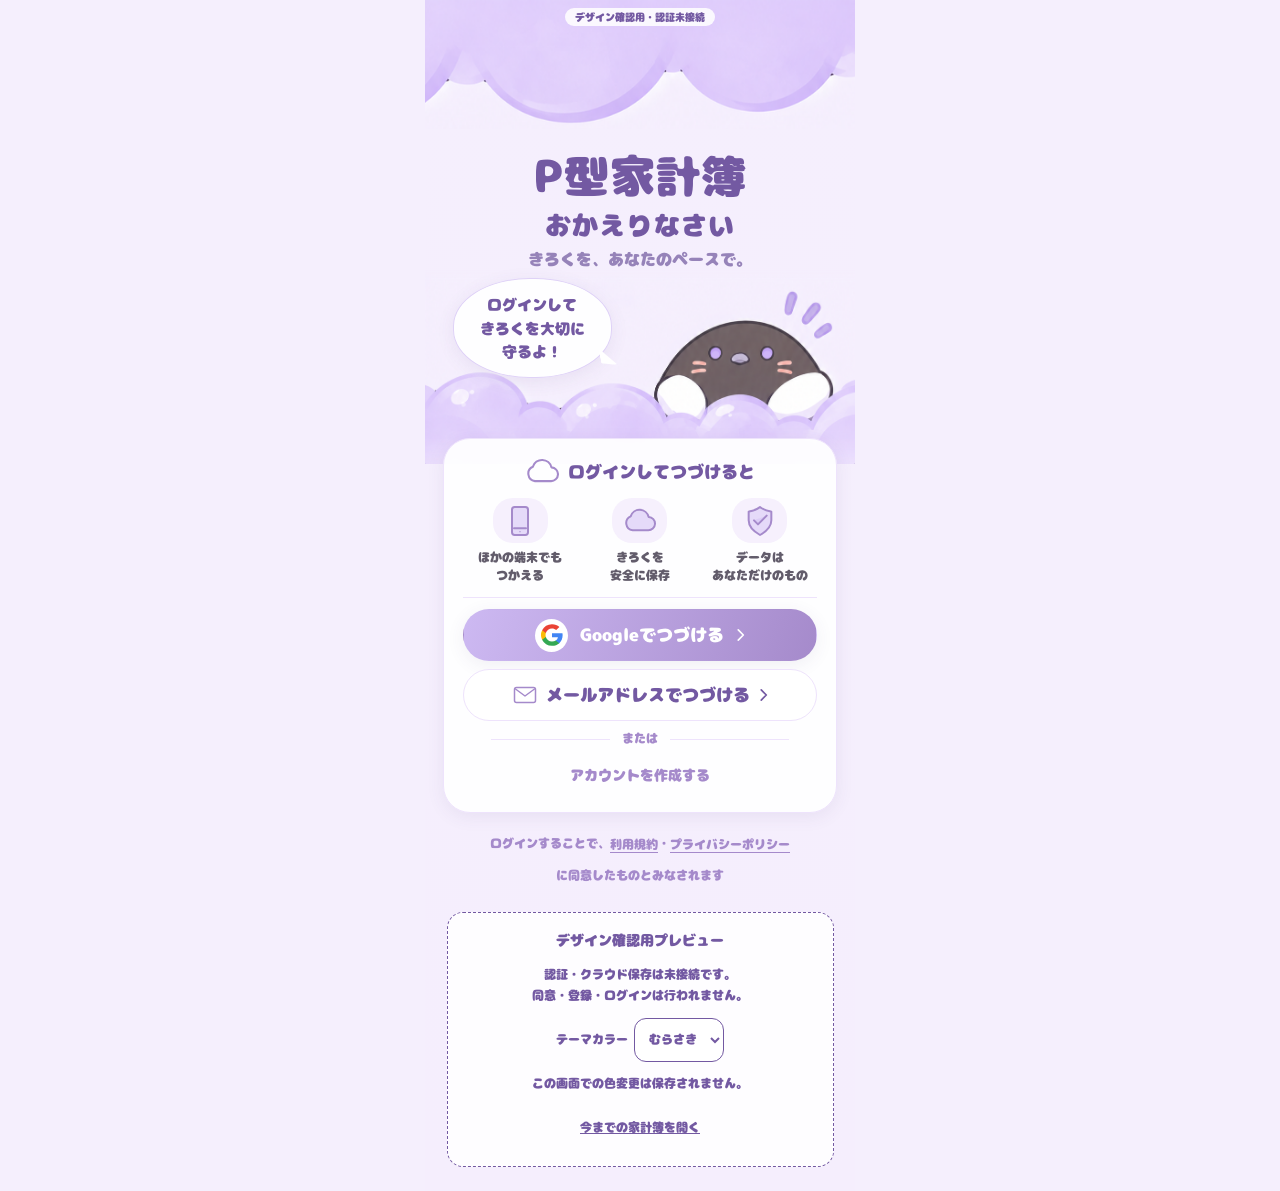
==== login.html @ 0de5b5f9 "Add standalone pastel login design preview Co-authored-by: otoufutarou <123853995+otoufutarou@users." ====
<!doctype html>
<html lang="ja">
<head>
  <meta charset="UTF-8">
  <meta name="viewport" content="width=device-width, initial-scale=1, viewport-fit=cover">
  <title>ログイン画面プレビュー | P型家計簿</title>
  <link rel="stylesheet" href="./style.css">
  <link rel="stylesheet" href="./home.css">
  <link rel="stylesheet" href="./login.css">
  <script src="./login.js" defer></script>
</head>
<body class="login-preview">
  <svg class="icon-definitions" xmlns="http://www.w3.org/2000/svg" aria-hidden="true">
    <defs>
      <symbol id="cloud" viewBox="0 0 48 40">
        <path d="M13 34h23a10 10 0 0 0 1-20A14 14 0 0 0 10 13a11 11 0 0 0 3 21Z"/>
      </symbol>
      <symbol id="phone" viewBox="0 0 48 48">
        <rect x="12" y="3" width="24" height="42" rx="4"/>
        <path d="M15 35h18"/>
        <circle cx="24" cy="40" r="1" fill="currentColor" stroke="none"/>
      </symbol>
      <symbol id="shield" viewBox="0 0 48 48">
        <path d="M24 3c6 5 12 6 17 7v13c0 10-8 17-17 22C15 40 7 33 7 23V10c5-1 11-2 17-7Z"/>
        <path d="m15 23 6 6 13-13"/>
      </symbol>
      <symbol id="mail" viewBox="0 0 48 40">
        <rect x="3" y="5" width="42" height="30" rx="4"/>
        <path d="m5 8 19 14L43 8"/>
      </symbol>
      <symbol id="arrow" viewBox="0 0 16 24">
        <path d="m4 3 9 9-9 9"/>
      </symbol>
    </defs>
  </svg>
  <main class="login-shell" aria-labelledby="login-title">
    <div class="login-top-clouds" aria-hidden="true"></div>
    <p class="preview-badge">デザイン確認用・認証未接続</p>
    <header class="login-heading">
      <h1 id="login-title">P型家計簿</h1>
      <h2>おかえりなさい</h2>
      <p>きろくを、あなたのペースで。</p>
    </header>
    <div class="welcome-scene">
      <div class="welcome-art" aria-hidden="true"></div>
      <p class="welcome-bubble">ログインして<br>きろくを大切に<br>守るよ！</p>
    </div>
    <section class="login-card" aria-labelledby="benefits-title">
      <h2 id="benefits-title">
        <svg class="outline-icon heading-cloud" aria-hidden="true"><use href="#cloud"/></svg>
        ログインしてつづけると
      </h2>
      <ul class="login-benefits">
        <li>
          <span class="benefit-icon"><svg class="outline-icon" aria-hidden="true"><use href="#phone"/></svg></span>
          <span>ほかの端末でも<br>つかえる</span>
        </li>
        <li>
          <span class="benefit-icon"><svg class="outline-icon" aria-hidden="true"><use href="#cloud"/></svg></span>
          <span>きろくを<br>安全に保存</span>
        </li>
        <li>
          <span class="benefit-icon"><svg class="outline-icon" aria-hidden="true"><use href="#shield"/></svg></span>
          <span>データは<br>あなただけのもの</span>
        </li>
      </ul>
      <div class="login-actions">
        <button class="login-button google-button" type="button" data-preview="google">
          <span class="google-logo" aria-hidden="true">
            <svg viewBox="0 0 48 48">
              <path fill="#4285f4" d="M43.61 24.46c0-1.36-.12-2.66-.35-3.92H24v7.42h11a9.4 9.4 0 0 1-4.08 6.17v5h6.6c3.86-3.56 6.09-8.8 6.09-14.67Z"/>
              <path fill="#34a853" d="M24 44c5.51 0 10.13-1.83 13.51-4.87l-6.6-5C29.08 35.37 26.72 36.1 24 36.1c-5.32 0-9.83-3.59-11.44-8.42H5.74v5.16A20.4 20.4 0 0 0 24 44Z"/>
              <path fill="#fbbc05" d="M12.56 27.68a12.25 12.25 0 0 1 0-7.36v-5.16H5.74a20.4 20.4 0 0 0 0 17.68Z"/>
              <path fill="#ea4335" d="M24 11.9c3 0 5.68 1.03 7.8 3.05l5.85-5.85C34.12 5.8 29.51 4 24 4A20.4 20.4 0 0 0 5.74 15.16l6.82 5.16C14.17 15.49 18.68 11.9 24 11.9Z"/>
            </svg>
          </span>
          <span>Googleでつづける</span>
          <svg class="outline-icon button-arrow" aria-hidden="true"><use href="#arrow"/></svg>
        </button>
        <button class="login-button email-button" type="button" data-preview="email">
          <svg class="outline-icon mail-icon" aria-hidden="true"><use href="#mail"/></svg>
          <span>メールアドレスでつづける</span>
          <svg class="outline-icon button-arrow" aria-hidden="true"><use href="#arrow"/></svg>
        </button>
      </div>
      <div class="login-divider"><span>または</span></div>
      <button class="text-button signup-button" type="button" data-preview="signup">アカウントを作成する</button>
    </section>
    <footer class="login-legal">
      <p>ログインすることで、<button class="text-button" type="button" data-preview="terms">利用規約</button>・<button class="text-button" type="button" data-preview="privacy">プライバシーポリシー</button><br>に同意したものとみなされます</p>
    </footer>
    <aside class="preview-panel" aria-labelledby="preview-title">
      <h2 id="preview-title">デザイン確認用プレビュー</h2>
      <p>認証・クラウド保存は未接続です。<br>同意・登録・ログインは行われません。</p>
      <label for="preview-theme">テーマカラー</label>
      <select id="preview-theme">
        <option value="purple">むらさき</option>
        <option value="blue">あお</option>
        <option value="green">みどり</option>
        <option value="yellow">きいろ</option>
      </select>
      <p>この画面での色変更は保存されません。</p>
      <a href="./index.html">今までの家計簿を開く</a>
    </aside>
  </main>
  <dialog class="preview-dialog" aria-labelledby="preview-dialog-title">
    <h2 id="preview-dialog-title">デザイン確認用プレビュー</h2>
    <p id="preview-feedback"></p>
    <form method="dialog"><button class="secondary" autofocus>閉じる</button></form>
  </dialog>
</body>
</html>
---- style.css ----
/* Copyright: public/fonts/ReadMe_Windows.txt と mplus-TESTFLIGHT-058/LICENSE_J */
@font-face {
  font-family: Nikumaru;
  src: url('./public/fonts/07にくまるフォント.otf') format('opentype');
  font-weight: 400;
  font-style: normal;
  font-display: swap;
}
:root{font-family:Nikumaru,'Hiragino Maru Gothic ProN','Yu Gothic',sans-serif;font-synthesis:none;color:#6d558d;background:#eee;--ink:#715595;--accent:#ae91df;--accent-deep:#9774cf;--tint:#f4ecff;--image:url('./assets/purple_20261022224513.png')}
*{box-sizing:border-box}body{margin:0}button,input{font:inherit}button{cursor:pointer}.app{position:relative;min-height:100dvh;max-width:430px;margin:auto;overflow:hidden;background:#faf4ff;box-shadow:0 0 40px #00000013}.background{position:absolute;inset:0;z-index:0;pointer-events:none;background-image:var(--image);background-size:100% 100%;background-position:center top;background-repeat:no-repeat}.content{position:relative;z-index:1;padding:0 22px 120px;min-height:100dvh}.page{display:none;min-height:calc(100dvh - 120px)}.page.active{display:block}.hero{text-align:center;padding-top:clamp(75px,12dvh,112px);margin-bottom:24px}.hero h1{font-size:clamp(27px,7vw,34px);margin:0 0 9px;color:var(--ink);letter-spacing:.025em;line-height:1.3}.hero p{font-size:12px;line-height:1.65;margin:0;color:var(--ink)}.entry{margin-bottom:18px}.entry-grid{display:grid;grid-template-columns:1fr 1fr;gap:13px}.entry label{display:flex;flex-direction:column;gap:6px;font-size:13px;color:var(--ink)}.entry input{width:100%;height:43px;border:1px solid #e9deee;border-radius:11px;background:#ffffffdd;padding:0 12px;box-shadow:0 3px 8px #755a8b0d;outline:none;color:var(--ink);font-size:13px;min-width:0}.entry input:focus{border-color:var(--accent)}.primary{width:100%;height:46px;margin-top:13px;border:0;border-radius:25px;background:linear-gradient(110deg,var(--accent),var(--accent-deep));box-shadow:0 5px 11px #745a9425;color:white;font-size:15px}.dashboard{display:grid;grid-template-columns:minmax(0,1fr) minmax(0,1.25fr);gap:10px}.totals{display:grid;gap:10px}.card{background:#ffffffcf;border:1px solid #ffffffdd;border-radius:16px;box-shadow:0 5px 18px #7c648b12}.total{min-height:113px;padding:13px 10px;position:relative}.card h2{font-size:13px;line-height:1.4;margin:0;color:var(--ink)}.total h2{font-size:11px;white-space:nowrap;letter-spacing:-.035em}.total strong{display:block;color:var(--ink);font-size:clamp(18px,5vw,24px);margin-top:10px;white-space:nowrap;letter-spacing:-.035em}.mini-seal{position:absolute;right:11px;bottom:8px;font-size:16px;color:var(--accent)}.recent{padding:13px 9px;min-height:236px}.card-title{display:flex;justify-content:space-between;align-items:center}.dots{border:0;background:none;color:#a69aaf;font-size:21px;line-height:1}.log-items{margin-top:8px}.log-row{display:flex;gap:5px;align-items:center;padding:9px 0;border-bottom:1px solid #eee7ef;font-size:10px;color:#665c70}.log-row:last-child{border-bottom:0}.log-row .name{min-width:0;flex:1;overflow:hidden;text-overflow:ellipsis;white-space:nowrap}.log-row .amount{white-space:nowrap;font-size:10px}.log-row .emoji{font-size:15px}.empty{font-size:11px;line-height:1.7;color:#95889c;padding:18px 2px}.speech{position:relative;margin:25px 0 0 4px;width:58%;max-width:230px;padding:14px 13px;background:#ffffffdc;border:1px solid #f3e8f4;border-radius:50% 48% 46% 40%/48% 49% 43% 43%;font-size:12px;line-height:1.65;text-align:center;color:var(--ink);box-shadow:0 3px 12px #6e598011}.speech:after{content:'';position:absolute;right:-9px;bottom:7px;width:18px;height:18px;background:#ffffffdc;clip-path:polygon(0 0,100% 100%,0 75%)}.bottom-nav{position:fixed;z-index:10;bottom:0;left:50%;transform:translateX(-50%);width:min(100%,430px);height:calc(66px + env(safe-area-inset-bottom));padding:7px 9px calc(7px + env(safe-area-inset-bottom));display:grid;grid-template-columns:repeat(5,1fr);background:#ffffffec;backdrop-filter:blur(15px);border-top:1px solid #ffffff;box-shadow:0 -3px 15px #6e597719}.nav-item{border:0;background:transparent;color:#968b9c;font-size:9px;display:flex;align-items:center;justify-content:center;flex-direction:column;gap:2px}.nav-item span{font-family:system-ui,sans-serif;font-size:23px;line-height:1.15}.nav-item.active{color:var(--accent-deep)}.page-heading{text-align:center;padding:clamp(80px,12dvh,115px) 0 24px}.page-heading h1{font-size:25px;color:var(--ink);margin:0}.filters{display:flex;gap:7px;margin-bottom:14px}.chip{border:0;border-radius:30px;padding:9px 17px;background:#ffffffcf;color:var(--ink);font-size:12px}.chip.active{background:var(--accent);color:white}.long-list{padding:12px 17px;min-height:180px}.long-list .log-row{font-size:13px;padding:14px 0}.long-list .log-row .amount{font-size:12px}.long-list .log-row .emoji{font-size:20px}.delete{background:transparent;border:0;color:#bc8b9c;font-size:18px;padding:0 3px}.calendar-card,.calendar-detail,.chart-card,.settings-card{padding:17px;margin-bottom:14px}.calendar-heading{display:flex;align-items:center;justify-content:space-between;margin-bottom:13px}.calendar-heading button{border:0;background:var(--tint);border-radius:50%;width:32px;height:32px;font-size:23px;color:var(--ink)}.calendar-grid{display:grid;grid-template-columns:repeat(7,minmax(0,1fr));gap:3px}.weekday{text-align:center;font-size:11px;color:var(--ink);padding:7px 0}.day{height:43px;border:0;border-radius:9px;background:#ffffff9c;color:var(--ink);font-size:12px;position:relative}.day.selected{background:var(--accent);color:white}.day.has-data:after{content:'';position:absolute;bottom:4px;left:calc(50% - 2px);width:4px;height:4px;background:var(--accent-deep);border-radius:50%}.day.selected:after{background:white}.calendar-detail h2{margin-bottom:9px}.calendar-detail .log-row{font-size:12px}.chart-card{padding:17px 9px}.chart-label,.chart-summary{text-align:center;font-size:12px;color:var(--ink)}#line-chart{width:100%;height:auto;overflow:visible}.chart-summary{font-size:16px;margin-top:10px}.settings-card h2{margin-bottom:16px}.theme-options{display:grid;grid-template-columns:repeat(4,1fr);gap:8px}.theme-choice{border:0;background:transparent;color:var(--ink);font-size:10px;display:flex;flex-direction:column;align-items:center;gap:7px}.theme-choice i{width:100%;height:52px;border-radius:12px;border:3px solid transparent}.theme-choice.selected i{outline:2px solid var(--accent-deep)}.theme-choice[data-theme=purple] i{background:#cdb9f2}.theme-choice[data-theme=blue] i{background:#a9dbec}.theme-choice[data-theme=green] i{background:#bce5c6}.theme-choice[data-theme=yellow] i{background:#f5e3a7}.secondary{border:1px solid var(--accent);border-radius:20px;background:#fff;color:var(--ink);padding:10px 16px}.settings-speech{margin-top:36px}body[data-theme=blue]{--ink:#317d9d;--accent:#8dd3eb;--accent-deep:#53b5d3;--tint:#e9f8ff;--image:url('./assets/blue_20261022224637.png')}body[data-theme=green]{--ink:#397e67;--accent:#9bdcba;--accent-deep:#54b98d;--tint:#e9fff2;--image:url('./assets/green_20261022224836.png')}body[data-theme=yellow]{--ink:#91723c;--accent:#f3db8e;--accent-deep:#d7b952;--tint:#fff9e5;--image:url('./assets/yellow_20261022224915.png')}
@media(max-width:350px){.content{padding-left:14px;padding-right:14px}.dashboard{gap:7px}.total{padding:11px 7px}.total h2{font-size:10px}.total strong{font-size:17px}.recent{padding:11px 7px}.speech{font-size:10px}}
@media(min-height:800px){.hero{padding-top:clamp(90px,13dvh,135px)}.speech{margin-top:32px}}
---- home.css ----
:root {
  --primary: #cdb9f2;
  --primary-dark: #7359a2;
  --primary-soft: #eee3fc;
  --scene: #f5effd;
  --scene-bottom: #f5eefd;
  --scroll-top: #e0d1fc;
  --scroll-bottom: #e0cffc;
  --surface: rgba(255, 255, 255, .86);
  --text-secondary: #625c6b;
  --shadow: 0 4px 18px rgba(80, 70, 110, .08);
  --button-start: #a58acb;
  --button-end: #8060b1;
  --image: url('./public/assets/purple_20261022224513.png');
  --image-ratio: calc(1672 / 941);
}

body[data-theme="blue"] {
  --primary: #a9dbec;
  --primary-dark: #347fa4;
  --primary-soft: #dff5fc;
  --scene: #ebfafe;
  --scene-bottom: #e9f9fd;
  --scroll-top: #beebfc;
  --scroll-bottom: #b0e5fc;
  --button-start: #69bad4;
  --button-end: #347fa4;
  --image: url('./public/assets/blue_20261022224637.png');
  --image-ratio: calc(941 / 545);
}

body[data-theme="green"] {
  --primary: #bce5c6;
  --primary-dark: #347f65;
  --primary-soft: #e1f7e9;
  --scene: #ebfdf0;
  --scene-bottom: #e9fbed;
  --scroll-top: #c7f4d8;
  --scroll-bottom: #bdf1d5;
  --button-start: #72bf99;
  --button-end: #347f65;
  --image: url('./public/assets/green_20261022224836.png');
  --image-ratio: calc(938 / 545);
}

body[data-theme="yellow"] {
  --primary: #f5e3a7;
  --primary-dark: #95743f;
  --primary-soft: #fff2c8;
  --scene: #fef9e5;
  --scene-bottom: #fef9e2;
  --scroll-top: #feecab;
  --scroll-bottom: #fee99f;
  --button-start: #dcc16c;
  --button-end: #a38038;
  --image: url('./public/assets/yellow_20261022224915.png');
  --image-ratio: calc(938 / 545);
}

/* htmlを透明にして、テーマ別のbody背景をページのキャンバスにも描画する。 */
:root {
  min-height: 100%;
  background: transparent;
}

body {
  min-height: 100vh;
  min-height: 100dvh;
  /* PNGの切り出し境界と上下端の平均色を、画像の背後でつなぐ。 */
  --page-background: linear-gradient(
    var(--scroll-top),
    var(--scene) calc(min(100vw, 430px) * var(--image-ratio) * .12),
    var(--scene-bottom) calc(100% - min(100vw, 430px) * var(--image-ratio) * .3 - 84px - env(safe-area-inset-bottom)),
    var(--scroll-bottom) calc(100% - 84px - env(safe-area-inset-bottom))
  );
  background-color: var(--scroll-bottom);
  background-image: var(--page-background);
  background-attachment: scroll;
  background-repeat: no-repeat;
}

.background {
  background-size: 100% auto;
  user-select: none;
}

.app[data-page="home"] {
  background: var(--scroll-bottom) var(--page-background) no-repeat;
  overflow: visible;
}

/* 原画を等比表示し、上下の帯だけを独立配置する。画像ファイルは加工しない。 */
.app[data-page="home"] > .background {
  inset: 0 0 calc(84px + env(safe-area-inset-bottom));
  background-image: none;
  user-select: none;
}

.app[data-page="home"] > .background::before,
.app[data-page="home"] > .background::after {
  content: '';
  position: absolute;
  left: 0;
  width: 100%;
  background-image: var(--image);
  background-size: 100% auto;
  background-repeat: no-repeat;
}

.app[data-page="home"] > .background::before {
  top: 0;
  height: calc(min(100vw, 430px) * var(--image-ratio) * .12);
  background-position: center top;
}

.app[data-page="home"] > .background::after {
  bottom: 0;
  height: calc(min(100vw, 430px) * var(--image-ratio) * .3);
  background-position: center bottom;
}

.app[data-page="home"] .content {
  padding: 0 16px calc(min(100vw, 430px) * var(--image-ratio) * .3 + 84px + env(safe-area-inset-bottom));
}

#home {
  min-height: max(620px, calc(100svh - min(100vw, 430px) * var(--image-ratio) * .3 - 84px));
  color: var(--primary-dark);
  padding-top: env(safe-area-inset-top);
}

#home .hero {
  padding-top: 82px;
  margin-bottom: 24px;
}

#home .hero h1 {
  font-size: 29px;
  line-height: 1.3;
  font-weight: 400;
  letter-spacing: .04em;
  margin: 0 0 8px;
  color: var(--primary-dark);
}

#home .hero p {
  font-size: 14px;
  line-height: 1.65;
  letter-spacing: .025em;
  color: var(--primary-dark);
}

#home .entry {
  margin-bottom: 16px;
}

#home .entry-grid {
  grid-template-columns: minmax(0, 1fr) minmax(0, 1fr);
  gap: 12px;
}

#home .entry label {
  gap: 8px;
  font-size: 14px;
  color: var(--primary-dark);
}

#home .entry input {
  height: 46px;
  border-radius: 13px;
  border-color: color-mix(in srgb, var(--primary-dark) 18%, white);
  box-shadow: 0 3px 8px rgba(80, 70, 110, .05);
  font-size: 16px;
  color: var(--text-secondary);
  background: var(--surface);
}

#home .primary {
  min-height: 50px;
  height: auto;
  padding: 12px 16px;
  margin-top: 16px;
  border-radius: 999px;
  background: linear-gradient(110deg, var(--button-start), var(--button-end));
  color: #fff;
  box-shadow: var(--shadow);
  font-size: 16px;
  letter-spacing: .08em;
  transition: transform 150ms ease, box-shadow 150ms ease;
}

#home .primary:not(:disabled):active {
  transform: translateY(1px);
  box-shadow: 0 2px 6px rgba(80, 70, 110, .1);
}

#home .primary:disabled {
  background: #e5e1e8;
  color: #68616f;
  box-shadow: none;
  cursor: not-allowed;
}

#home .dashboard {
  grid-template-columns: minmax(0, .95fr) minmax(0, 1.05fr);
  gap: 10px;
  align-items: stretch;
}

#home .card {
  border-radius: 20px;
  background: var(--surface);
  border: 1px solid rgba(80, 70, 110, .12);
  box-shadow: var(--shadow);
}

#home .totals {
  min-width: 0;
  grid-template-rows: 1.15fr 1fr;
}

#home .total {
  min-width: 0;
  min-height: 105px;
  padding: 14px 12px;
}

#home .card h2 {
  color: var(--primary-dark);
  font-weight: 400;
}

#home .total h2 {
  white-space: normal;
  font-size: 12px;
  letter-spacing: 0;
}

#home .total .approx-tag {
  display: table;
  margin-top: 4px;
  padding: 1px 6px;
  border-radius: 999px;
  background: var(--primary-soft);
  color: var(--primary-dark);
  font-size: 10px;
  line-height: 1.4;
}

#home .total strong {
  color: var(--primary-dark);
  font-size: clamp(20.16px, 5.6vw, 26.88px);
  font-variant-numeric: tabular-nums;
  font-weight: 400;
  letter-spacing: -.025em;
  line-height: 1.1;
  margin-top: 4px;
  text-align: left;
}

#home .mini-seal {
  display: none;
}

#home .recent {
  min-width: 0;
  min-height: 230px;
  padding: 10px;
}

#home .card-title h2 {
  font-size: 15px;
}

#home .dots {
  min-height: 44px;
  min-width: 44px;
  padding: 4px;
  font-size: 12px;
  color: var(--primary-dark);
}

#home .log-items {
  max-height: 166px;
  overflow-y: auto;
  margin-top: 0;
}

#home .log-row,
#home .log-row .amount,
#home .empty {
  font-size: 12px;
  color: var(--text-secondary);
}

#home .log-row .amount {
  font-variant-numeric: tabular-nums;
}

#home .speech {
  margin: 32px 0 0 4px;
  width: 58%;
  max-width: 215px;
  min-height: 80px;
  border-radius: 32px 28px 30px 26px;
  padding: 16px 12px;
  font-size: 13px;
  line-height: 1.65;
  color: var(--primary-dark);
  background: var(--surface);
  box-shadow: var(--shadow);
}

body[data-theme="purple"] #home .speech {
  transform: translateY(calc(min(100vw, 430px) * .135));
}

.bottom-nav {
  grid-template-columns: repeat(4, minmax(0, 1fr));
  min-height: calc(60px + env(safe-area-inset-bottom));
  height: auto;
  background-color: #fff;
  backdrop-filter: none;
}

.nav-item {
  min-height: 44px;
  font-size: 12px;
}

.nav-item.active {
  color: var(--primary-dark);
}

button:focus-visible,
#home input:focus-visible {
  outline: 2px solid var(--primary-dark);
  outline-offset: 3px;
}

#home .form-feedback {
  margin: 8px 0;
  font-size: 13px;
  color: #8a2539;
}

#home .form-feedback:empty {
  display: none;
}

@media (max-width: 350px) {
  .app[data-page="home"] .content {
    padding-left: 12px;
    padding-right: 12px;
  }

  #home .total {
    padding: 12px 6px;
  }

  #home .recent {
    padding: 8px;
  }

  #home .speech {
    font-size: 12px;
  }
}

@media (prefers-reduced-motion: reduce) {
  #home .primary {
    transition: none;
  }
}
---- login.css ----
.login-preview {
  --login-width: min(100vw, 430px);
  --art-offset: .06;
  color: var(--primary-dark);
  background: var(--scene);
}

.login-preview[data-theme="blue"],
.login-preview[data-theme="green"],
.login-preview[data-theme="yellow"] {
  --art-offset: .18;
}

.icon-definitions {
  position: absolute;
  width: 0;
  height: 0;
  overflow: hidden;
}

.login-shell {
  position: relative;
  isolation: isolate;
  max-width: 430px;
  min-height: 100vh;
  min-height: 100dvh;
  margin: auto;
  padding-top: env(safe-area-inset-top);
  padding-bottom: max(24px, env(safe-area-inset-bottom));
  background: linear-gradient(var(--scene), var(--scene-bottom));
}

.login-top-clouds {
  position: absolute;
  top: 0;
  left: 0;
  right: 0;
  height: calc(var(--login-width) * .3 + env(safe-area-inset-top));
  background: var(--image) center top / 180% auto no-repeat;
  pointer-events: none;
}

.preview-badge {
  position: absolute;
  top: calc(8px + env(safe-area-inset-top));
  left: 50%;
  transform: translateX(-50%);
  width: max-content;
  max-width: 95%;
  margin: 0;
  padding: 4px 10px;
  border-radius: 999px;
  background: var(--surface);
  font-size: 10px;
  text-align: center;
}

.login-heading {
  position: relative;
  padding-top: calc(var(--login-width) * .35);
  text-align: center;
}

.login-heading h1,
.login-heading h2,
.login-card h2 {
  font-weight: 400;
}

.login-heading h1 {
  margin: 0;
  font-size: clamp(34px, 10.5vw, 45px);
  line-height: 1.15;
  letter-spacing: .02em;
}

.login-heading h2 {
  margin: 8px 0 4px;
  font-size: clamp(22px, 6vw, 26px);
  line-height: 1.3;
  letter-spacing: .04em;
}

.login-heading > p {
  margin: 0;
  font-size: clamp(13px, 3.7vw, 16px);
  line-height: 1.4;
  color: color-mix(in srgb, var(--primary-dark) 75%, white);
}

.welcome-scene {
  position: relative;
  height: calc(var(--login-width) * .39);
}

.welcome-art {
  position: absolute;
  inset: 0 0 -60px;
  background-image: var(--image);
  background-size: 100% auto;
  background-repeat: no-repeat;
  background-position: center calc(100% + var(--login-width) * var(--art-offset) - 60px);
  /* 雲の下端をカードの背後で中央背景へつなぎ、原画は加工しない。 */
  -webkit-mask-image: linear-gradient(transparent, #000 12px, #000 calc(100% - 60px), transparent);
  mask-image: linear-gradient(transparent, #000 12px, #000 calc(100% - 60px), transparent);
  pointer-events: none;
}

.welcome-bubble {
  position: absolute;
  top: 8px;
  left: 6.5%;
  width: 37%;
  margin: 0;
  padding: 14px 5px;
  border: 1.5px solid color-mix(in srgb, var(--primary) 65%, white);
  border-radius: 48%;
  background: #ffffffed;
  box-shadow: var(--shadow);
  font-size: clamp(12px, 3.5vw, 15px);
  line-height: 1.55;
  text-align: center;
}

.welcome-bubble::after {
  content: '';
  position: absolute;
  right: -5px;
  bottom: 10px;
  width: 15px;
  height: 20px;
  background: #fff;
  border-right: 1.5px solid var(--primary-soft);
  border-bottom: 1.5px solid var(--primary-soft);
  clip-path: polygon(0 0, 100% 100%, 0 75%);
  transform: rotate(-12deg);
}

.login-card {
  position: relative;
  margin: 0 4.25%;
  padding: 18px 4.25% 15px;
  border: 1px solid var(--primary-soft);
  border-radius: 27px;
  background: #ffffffed;
  box-shadow: var(--shadow);
}

.login-card h2 {
  display: flex;
  align-items: center;
  justify-content: center;
  gap: 9px;
  margin: 0 0 12px;
  font-size: clamp(14px, 3.85vw, 17px);
  line-height: 1.5;
}

.outline-icon {
  width: 30px;
  height: 30px;
  fill: none;
  stroke: currentColor;
  stroke-width: 3;
  stroke-linecap: round;
  stroke-linejoin: round;
  flex-shrink: 0;
}

.heading-cloud {
  width: 33px;
  height: 29px;
  color: var(--button-start);
}

.login-benefits {
  display: grid;
  grid-template-columns: repeat(3, minmax(0, 1fr));
  gap: 5px;
  margin: 0 0 11px;
  padding: 0 0 12px;
  border-bottom: 1px solid var(--primary-soft);
  list-style: none;
}

.login-benefits li {
  display: flex;
  align-items: center;
  flex-direction: column;
  gap: 6px;
  color: var(--text-secondary);
  font-size: clamp(10px, 2.85vw, 12px);
  line-height: 1.5;
  text-align: center;
}

.benefit-icon {
  display: grid;
  place-items: center;
  width: 55px;
  height: 45px;
  border-radius: 20px;
  background: color-mix(in srgb, var(--primary-soft) 55%, white);
  color: var(--button-start);
}

.benefit-icon .outline-icon {
  width: 32px;
  height: 32px;
  fill: color-mix(in srgb, var(--primary) 40%, transparent);
}

.login-actions {
  display: grid;
  gap: 8px;
}

.login-button {
  display: flex;
  justify-content: center;
  align-items: center;
  gap: 12px;
  width: 100%;
  min-height: 52px;
  padding: 8px 12px;
  border: 1px solid transparent;
  border-radius: 999px;
  font-size: clamp(13px, 3.8vw, 17px);
  line-height: 1.5;
}

.google-button {
  background: linear-gradient(110deg, var(--primary), var(--button-start));
  color: #fff;
  box-shadow: var(--shadow);
}

.google-logo {
  display: grid;
  place-items: center;
  width: 33px;
  height: 33px;
  flex-shrink: 0;
  border-radius: 50%;
  background: white;
}

.google-logo svg {
  width: 26px;
  height: 26px;
}

.email-button {
  gap: 9px;
  background: white;
  border-color: var(--primary-soft);
  color: var(--primary-dark);
}

.mail-icon {
  width: 24px;
  height: 24px;
  color: var(--button-start);
}

.button-arrow {
  width: 9px;
  height: 16px;
}

.login-divider {
  display: flex;
  align-items: center;
  gap: 12px;
  margin: 12px 8% 8px;
  color: var(--button-start);
  font-size: 12px;
}

.login-divider::before,
.login-divider::after {
  content: '';
  height: 1px;
  flex: 1;
  background: var(--primary-soft);
}

.text-button {
  border: 0;
  padding: 0;
  background: none;
  color: inherit;
}

.signup-button {
  display: block;
  min-height: 44px;
  margin: 0 auto;
  color: var(--button-start);
  font-size: 14px;
}

.login-legal {
  margin: 10px 5% 0;
  color: var(--button-start);
  text-align: center;
  font-size: clamp(10px, 2.65vw, 12px);
  line-height: 1.6;
}

.login-legal p {
  margin: 0;
}

.login-legal button {
  min-height: 44px;
  text-decoration: underline;
  text-underline-offset: 3px;
}

.preview-panel {
  margin: 26px 5% 0;
  padding: 16px;
  border: 1px dashed var(--primary-dark);
  border-radius: 16px;
  background: var(--surface);
  text-align: center;
  font-size: 12px;
  line-height: 1.7;
}

.preview-panel h2 {
  margin: 0;
  font-size: 14px;
  font-weight: 400;
}

.preview-panel select {
  min-height: 44px;
  max-width: 100%;
  padding: 6px 10px;
  border: 1px solid var(--primary-dark);
  border-radius: 12px;
  font: inherit;
  color: var(--primary-dark);
  background: white;
}

.preview-panel a {
  display: inline-flex;
  align-items: center;
  min-height: 44px;
  color: var(--primary-dark);
}

.preview-dialog {
  width: min(90vw, 360px);
  max-height: 85dvh;
  padding: 22px;
  border: 1px solid var(--primary);
  border-radius: 24px;
  background: var(--scene);
  color: var(--primary-dark);
  font-size: 14px;
  line-height: 1.8;
}

.preview-dialog::backdrop {
  background: #30243c66;
}

.preview-dialog h2 {
  margin: 0;
  font-size: 16px;
  font-weight: 400;
}

.preview-dialog form {
  text-align: right;
}

.preview-dialog button {
  min-height: 44px;
}

.login-preview :is(button, select, a):focus-visible {
  outline: 3px solid var(--primary-dark);
  outline-offset: 3px;
}

@media (max-width: 350px) {
  .login-button {
    gap: 7px;
    padding-inline: 8px;
  }

  .email-button {
    gap: 5px;
  }
}
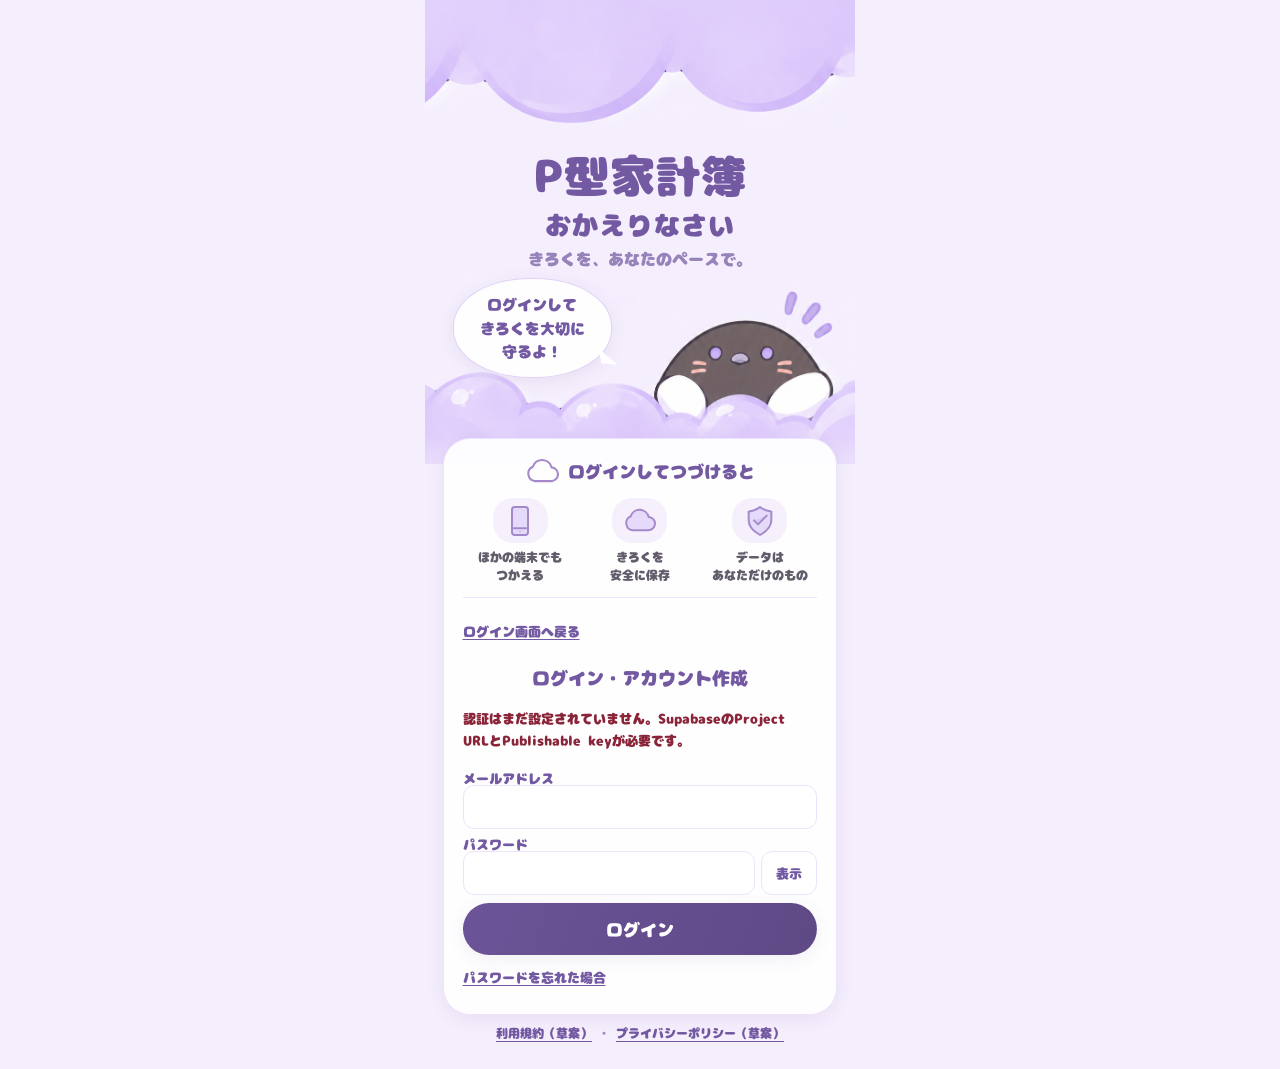
==== commit 943d83be: "Implement auth flows and account-isolated sync Co-authored-by: otoufutarou <123853995+otoufutarou@us" ====
--- a/login.html
+++ b/login.html
@@ -3,11 +3,11 @@
 <head>
   <meta charset="UTF-8">
   <meta name="viewport" content="width=device-width, initial-scale=1, viewport-fit=cover">
-  <title>ログイン画面プレビュー | P型家計簿</title>
+  <title>ログイン | P型家計簿</title>
   <link rel="stylesheet" href="./style.css">
   <link rel="stylesheet" href="./home.css">
   <link rel="stylesheet" href="./login.css">
-  <script src="./login.js" defer></script>
+  <script type="module" src="./login.js"></script>
 </head>
 <body class="login-preview">
   <svg class="icon-definitions" xmlns="http://www.w3.org/2000/svg" aria-hidden="true">
@@ -35,7 +35,6 @@
   </svg>
   <main class="login-shell" aria-labelledby="login-title">
     <div class="login-top-clouds" aria-hidden="true"></div>
-    <p class="preview-badge">デザイン確認用・認証未接続</p>
     <header class="login-heading">
       <h1 id="login-title">P型家計簿</h1>
       <h2>おかえりなさい</h2>
@@ -65,7 +64,7 @@
         </li>
       </ul>
       <div class="login-actions">
-        <button class="login-button google-button" type="button" data-preview="google">
+        <button class="login-button google-button" type="button" id="google-login">
           <span class="google-logo" aria-hidden="true">
             <svg viewBox="0 0 48 48">
               <path fill="#4285f4" d="M43.61 24.46c0-1.36-.12-2.66-.35-3.92H24v7.42h11a9.4 9.4 0 0 1-4.08 6.17v5h6.6c3.86-3.56 6.09-8.8 6.09-14.67Z"/>
@@ -77,36 +76,58 @@
           <span>Googleでつづける</span>
           <svg class="outline-icon button-arrow" aria-hidden="true"><use href="#arrow"/></svg>
         </button>
-        <button class="login-button email-button" type="button" data-preview="email">
+        <button class="login-button email-button" type="button" id="show-email-login">
           <svg class="outline-icon mail-icon" aria-hidden="true"><use href="#mail"/></svg>
           <span>メールアドレスでつづける</span>
           <svg class="outline-icon button-arrow" aria-hidden="true"><use href="#arrow"/></svg>
         </button>
       </div>
       <div class="login-divider"><span>または</span></div>
-      <button class="text-button signup-button" type="button" data-preview="signup">アカウントを作成する</button>
+      <button class="text-button signup-button" type="button" id="show-signup">アカウントを作成する</button>
+      <div id="auth-forms" hidden>
+        <button class="text-button form-back" id="back-to-login" type="button">ログイン画面へ戻る</button>
+        <h2 id="form-title"></h2>
+        <p id="auth-feedback" role="status" aria-live="polite"></p>
+        <form id="email-form" hidden>
+          <label for="email">メールアドレス</label>
+          <input id="email" name="email" type="email" autocomplete="email" maxlength="254" required>
+          <label for="password">パスワード</label>
+          <div class="password-field"><input id="password" name="password" type="password" autocomplete="current-password" minlength="8" required><button type="button" data-toggle-password aria-label="パスワードを表示">表示</button></div>
+          <button class="login-button google-button form-submit" type="submit">ログイン</button>
+          <button class="text-button" id="show-reset" type="button">パスワードを忘れた場合</button>
+        </form>
+        <form id="signup-form" hidden>
+          <label for="signup-email">メールアドレス</label>
+          <input id="signup-email" name="email" type="email" autocomplete="email" maxlength="254" required>
+          <label for="signup-password">パスワード（8文字以上）</label>
+          <div class="password-field"><input id="signup-password" name="password" type="password" autocomplete="new-password" minlength="8" required><button type="button" data-toggle-password aria-label="パスワードを表示">表示</button></div>
+          <label for="signup-confirm">パスワード（確認）</label>
+          <input id="signup-confirm" name="password-confirm" type="password" autocomplete="new-password" minlength="8" required>
+          <label class="consent"><input id="policy-consent" type="checkbox" required> <span><a href="./terms-draft.html">利用規約（草案）</a>と<a href="./privacy-draft.html">プライバシーポリシー（草案）</a>を読み、同意します</span></label>
+          <button class="login-button google-button form-submit" type="submit">アカウントを作成する</button>
+        </form>
+        <form id="reset-form" hidden>
+          <label for="reset-email">メールアドレス</label>
+          <input id="reset-email" name="email" type="email" autocomplete="email" maxlength="254" required>
+          <button class="login-button google-button form-submit" type="submit">再設定メールを送る</button>
+        </form>
+        <form id="new-password-form" hidden>
+          <label for="new-password">新しいパスワード</label>
+          <div class="password-field"><input id="new-password" name="password" type="password" autocomplete="new-password" minlength="8" required><button type="button" data-toggle-password aria-label="パスワードを表示">表示</button></div>
+          <label for="new-password-confirm">新しいパスワード（確認）</label>
+          <input id="new-password-confirm" name="password-confirm" type="password" autocomplete="new-password" minlength="8" required>
+          <button class="login-button google-button form-submit" type="submit">パスワードを更新</button>
+        </form>
+        <div id="email-confirmation" hidden>
+          <p>確認メールを送信しました。メール内のリンクを開いてください。</p>
+          <button class="text-button" id="resend-confirmation" type="button">確認メールを再送する</button>
+        </div>
+        <a class="text-button" id="account-settings-link" href="./index.html">家計簿へ戻る</a>
+      </div>
     </section>
     <footer class="login-legal">
-      <p>ログインすることで、<button class="text-button" type="button" data-preview="terms">利用規約</button>・<button class="text-button" type="button" data-preview="privacy">プライバシーポリシー</button><br>に同意したものとみなされます</p>
+      <p><a href="./terms-draft.html">利用規約（草案）</a> ・ <a href="./privacy-draft.html">プライバシーポリシー（草案）</a></p>
     </footer>
-    <aside class="preview-panel" aria-labelledby="preview-title">
-      <h2 id="preview-title">デザイン確認用プレビュー</h2>
-      <p>認証・クラウド保存は未接続です。<br>同意・登録・ログインは行われません。</p>
-      <label for="preview-theme">テーマカラー</label>
-      <select id="preview-theme">
-        <option value="purple">むらさき</option>
-        <option value="blue">あお</option>
-        <option value="green">みどり</option>
-        <option value="yellow">きいろ</option>
-      </select>
-      <p>この画面での色変更は保存されません。</p>
-      <a href="./index.html">今までの家計簿を開く</a>
-    </aside>
   </main>
-  <dialog class="preview-dialog" aria-labelledby="preview-dialog-title">
-    <h2 id="preview-dialog-title">デザイン確認用プレビュー</h2>
-    <p id="preview-feedback"></p>
-    <form method="dialog"><button class="secondary" autofocus>閉じる</button></form>
-  </dialog>
 </body>
 </html>
--- a/login.css
+++ b/login.css
@@ -230,7 +230,11 @@
 }
 
 .google-button {
-  background: linear-gradient(110deg, var(--primary), var(--button-start));
+  background: linear-gradient(
+    110deg,
+    color-mix(in srgb, var(--primary-dark) 94%, black),
+    color-mix(in srgb, var(--primary-dark) 82%, black)
+  );
   color: #fff;
   box-shadow: var(--shadow);
 }
@@ -388,6 +392,107 @@
   outline-offset: 3px;
 }
 
+.login-preview [hidden] {
+  display: none !important;
+}
+
+#auth-forms {
+  display: grid;
+  gap: 9px;
+  color: var(--primary-dark);
+  font-size: 13px;
+}
+
+#auth-forms[hidden] {
+  display: none;
+}
+
+#auth-forms h2 {
+  margin: 4px 0;
+  font-size: 18px;
+}
+
+#auth-forms > label,
+#auth-forms form > label:not(.consent) {
+  display: block;
+  margin-top: 9px;
+}
+
+#auth-forms input:not([type="checkbox"]) {
+  width: 100%;
+  min-width: 0;
+  min-height: 44px;
+  padding: 8px 11px;
+  border: 1px solid var(--primary-soft);
+  border-radius: 11px;
+  color: var(--text-secondary);
+  background: white;
+  font-size: 16px;
+}
+
+.password-field {
+  display: flex;
+  gap: 6px;
+}
+
+.password-field input {
+  flex: 1;
+}
+
+.password-field button {
+  min-width: 56px;
+  border: 1px solid var(--primary-soft);
+  border-radius: 11px;
+  background: white;
+  color: var(--primary-dark);
+}
+
+.form-submit {
+  margin-top: 8px;
+}
+
+#auth-forms .text-button {
+  min-height: 44px;
+  color: var(--primary-dark);
+  text-decoration: underline;
+  text-underline-offset: 3px;
+}
+
+.form-back {
+  justify-self: start;
+}
+
+#auth-feedback {
+  margin: 2px 0;
+  line-height: 1.7;
+}
+
+#auth-feedback[data-error="true"] {
+  color: #8a2539;
+}
+
+.consent {
+  display: flex;
+  align-items: flex-start;
+  gap: 8px;
+  margin-top: 12px;
+  line-height: 1.6;
+}
+
+.consent input {
+  width: 20px;
+  height: 20px;
+  flex: none;
+}
+
+.consent a,
+.login-legal a,
+#account-settings-link {
+  color: var(--primary-dark);
+  text-decoration: underline;
+  text-underline-offset: 3px;
+}
+
 @media (max-width: 350px) {
   .login-button {
     gap: 7px;
